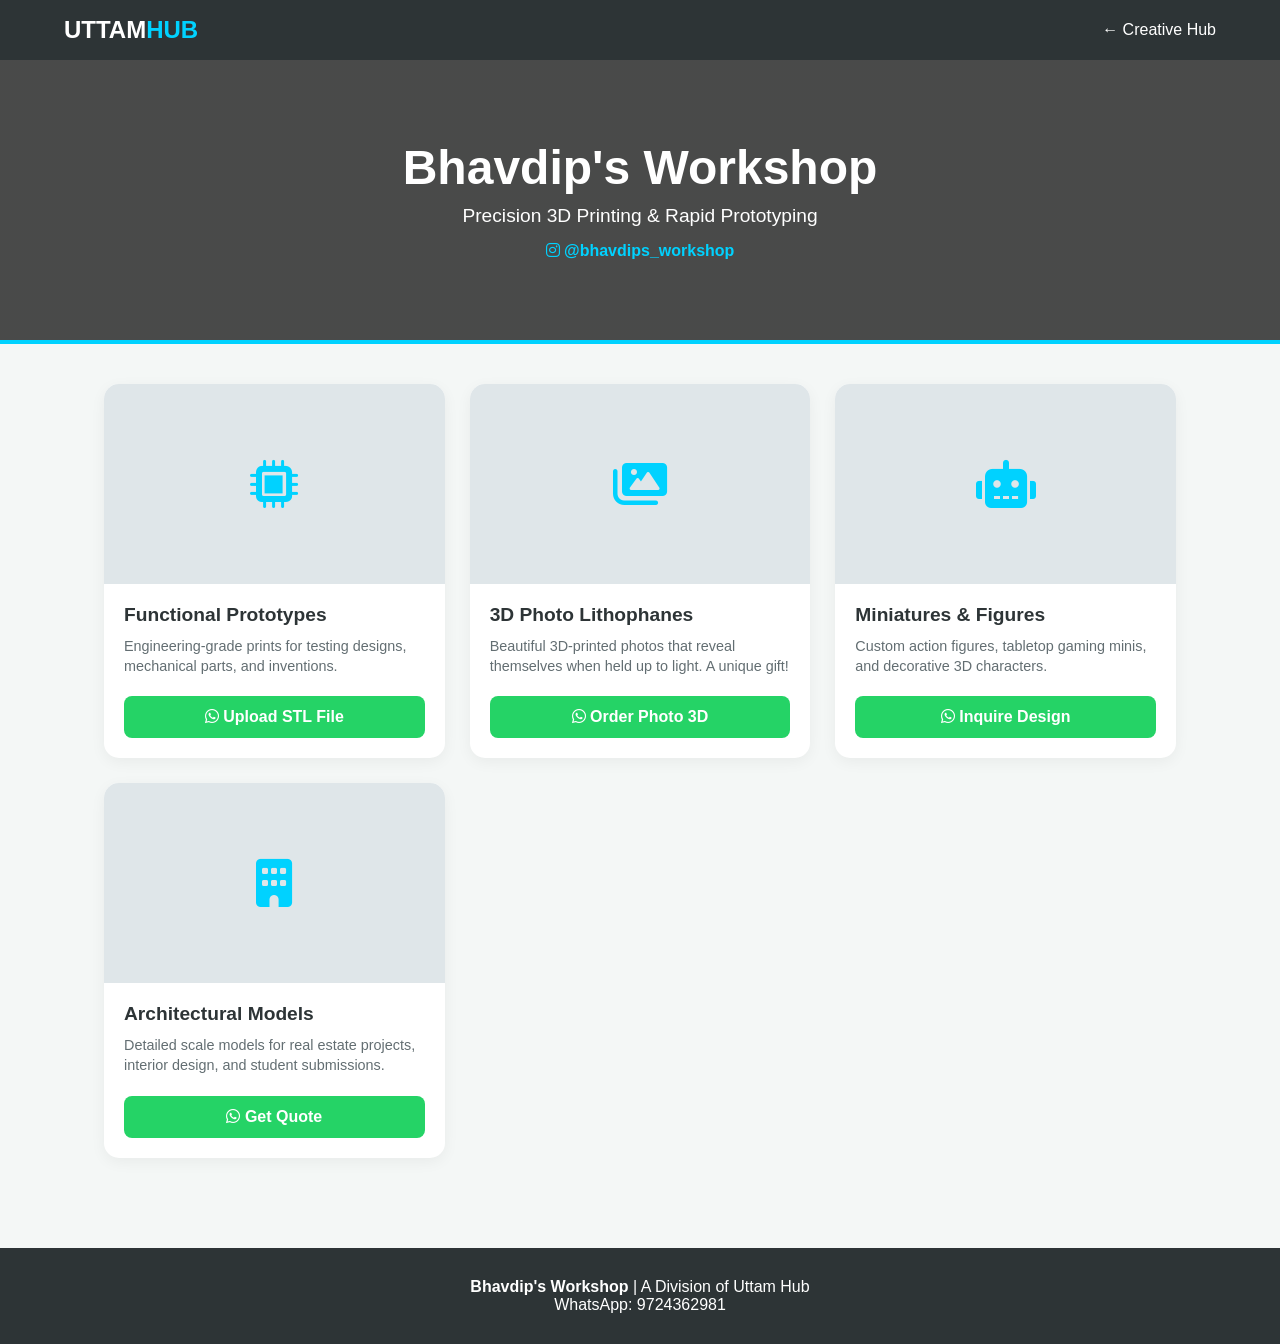
==== 3d-printing.html @ 907ce837 "Add files via upload" ====
<!DOCTYPE html>
<html lang="en">
<head>
    <meta charset="UTF-8">
    <meta name="viewport" content="width=device-width, initial-scale=1.0">
    <title>3D Printing | Bhavdip's Workshop</title>
    <link rel="stylesheet" href="https://cdnjs.cloudflare.com/ajax/libs/font-awesome/6.0.0/css/all.min.css">
    <style>
        :root { --primary: #2d3436; --accent: #00d2ff; --whatsapp: #25D366; --bg: #f4f7f6; }
        * { margin: 0; padding: 0; box-sizing: border-box; }
        body { font-family: 'Segoe UI', sans-serif; background: var(--bg); color: #333; }

        /* Consistent Dark Header */
        header { background: var(--primary); color: white; padding: 1rem 5%; display: flex; justify-content: space-between; align-items: center; position: sticky; top: 0; z-index: 1000; }
        .logo { font-size: 1.5rem; font-weight: bold; color: #fff; text-decoration: none; }
        .logo span { color: var(--accent); }

        /* Brand Banner with Tech Image */
        .brand-banner { 
            background: linear-gradient(rgba(0, 0, 0, 0.7), rgba(0, 0, 0, 0.7)), 
                        url('https://images.unsplash.com/photo-1581092160562-40aa08e78837?auto=format&fit=crop&w=1350&q=80');
            background-size: cover; background-position: center;
            color: white; padding: 80px 5%; text-align: center;
            border-bottom: 4px solid var(--accent);
        }

        .container { padding: 40px 5%; max-width: 1200px; margin: 0 auto; }
        .product-grid { display: grid; grid-template-columns: repeat(auto-fit, minmax(280px, 1fr)); gap: 25px; }

        /* Standardized Card Style */
        .product-card { background: white; border-radius: 15px; overflow: hidden; box-shadow: 0 4px 15px rgba(0,0,0,0.05); transition: 0.3s; display: flex; flex-direction: column; }
        .product-card:hover { transform: translateY(-5px); box-shadow: 0 8px 25px rgba(0,0,0,0.1); }
        
        .product-img { width: 100%; height: 200px; background: #dfe6e9; display: flex; align-items: center; justify-content: center; font-size: 3rem; color: var(--accent); }
        
        .product-info { padding: 20px; flex-grow: 1; display: flex; flex-direction: column; }
        .product-info h4 { color: var(--primary); margin-bottom: 10px; font-size: 1.2rem; }
        .product-info p { font-size: 0.9rem; color: #636e72; margin-bottom: 20px; line-height: 1.4; }

        .buy-btn { 
            display: block; text-align: center; background: var(--whatsapp); color: white; 
            text-decoration: none; padding: 12px; border-radius: 8px; font-weight: bold; margin-top: auto;
        }

        footer { padding: 30px; text-align: center; background: var(--primary); color: white; margin-top: 50px; }
    </style>
</head>
<body>

    <header>
        <a href="index.html" class="logo">UTTAM<span>HUB</span></a>
        <nav><a href="creative-hub.html" style="color: white; text-decoration: none;">← Creative Hub</a></nav>
    </header>

    <div class="brand-banner">
        <h1 style="font-size: 3rem;">Bhavdip's Workshop</h1>
        <p style="font-size: 1.2rem; margin-top: 10px;">Precision 3D Printing & Rapid Prototyping</p>
        <a href="https://instagram.com/bhavdips_workshop" target="_blank" style="color: var(--accent); text-decoration: none; font-weight: bold; display: inline-block; margin-top: 15px;">
            <i class="fab fa-instagram"></i> @bhavdips_workshop
        </a>
    </div>

    <div class="container">
        <div class="product-grid">
            
            <div class="product-card">
                <div class="product-img"><i class="fas fa-microchip"></i></div>
                <div class="product-info">
                    <h4>Functional Prototypes</h4>
                    <p>Engineering-grade prints for testing designs, mechanical parts, and inventions.</p>
                    <a href="https://wa.me/919724362981?text=Hi%20Bhavdip,%20I%20have%20an%20STL%20file%20for%203D%20Printing" class="buy-btn">
                        <i class="fab fa-whatsapp"></i> Upload STL File
                    </a>
                </div>
            </div>

            <div class="product-card">
                <div class="product-img"><i class="fas fa-images"></i></div>
                <div class="product-info">
                    <h4>3D Photo Lithophanes</h4>
                    <p>Beautiful 3D-printed photos that reveal themselves when held up to light. A unique gift!</p>
                    <a href="https://wa.me/919724362981?text=Hi%20Bhavdip,%20I%20want%20to%20order%20a%20Custom%203D%20Lithophane" class="buy-btn">
                        <i class="fab fa-whatsapp"></i> Order Photo 3D
                    </a>
                </div>
            </div>

            <div class="product-card">
                <div class="product-img"><i class="fas fa-robot"></i></div>
                <div class="product-info">
                    <h4>Miniatures & Figures</h4>
                    <p>Custom action figures, tabletop gaming minis, and decorative 3D characters.</p>
                    <a href="https://wa.me/919724362981?text=Hi%20Bhavdip,%20I%20want%20to%20print%20a%203D%20Figure" class="buy-btn">
                        <i class="fab fa-whatsapp"></i> Inquire Design
                    </a>
                </div>
            </div>

            <div class="product-card">
                <div class="product-img"><i class="fas fa-building"></i></div>
                <div class="product-info">
                    <h4>Architectural Models</h4>
                    <p>Detailed scale models for real estate projects, interior design, and student submissions.</p>
                    <a href="https://wa.me/919724362981?text=Hi%20Bhavdip,%20I%20need%20a%20quote%20for%20an%20Architectural%20Model" class="buy-btn">
                        <i class="fab fa-whatsapp"></i> Get Quote
                    </a>
                </div>
            </div>

        </div>
    </div>

    <footer>
        <p><strong>Bhavdip's Workshop</strong> | A Division of Uttam Hub</p>
        <p>WhatsApp: 9724362981</p>
    </footer>

</body>
</html>
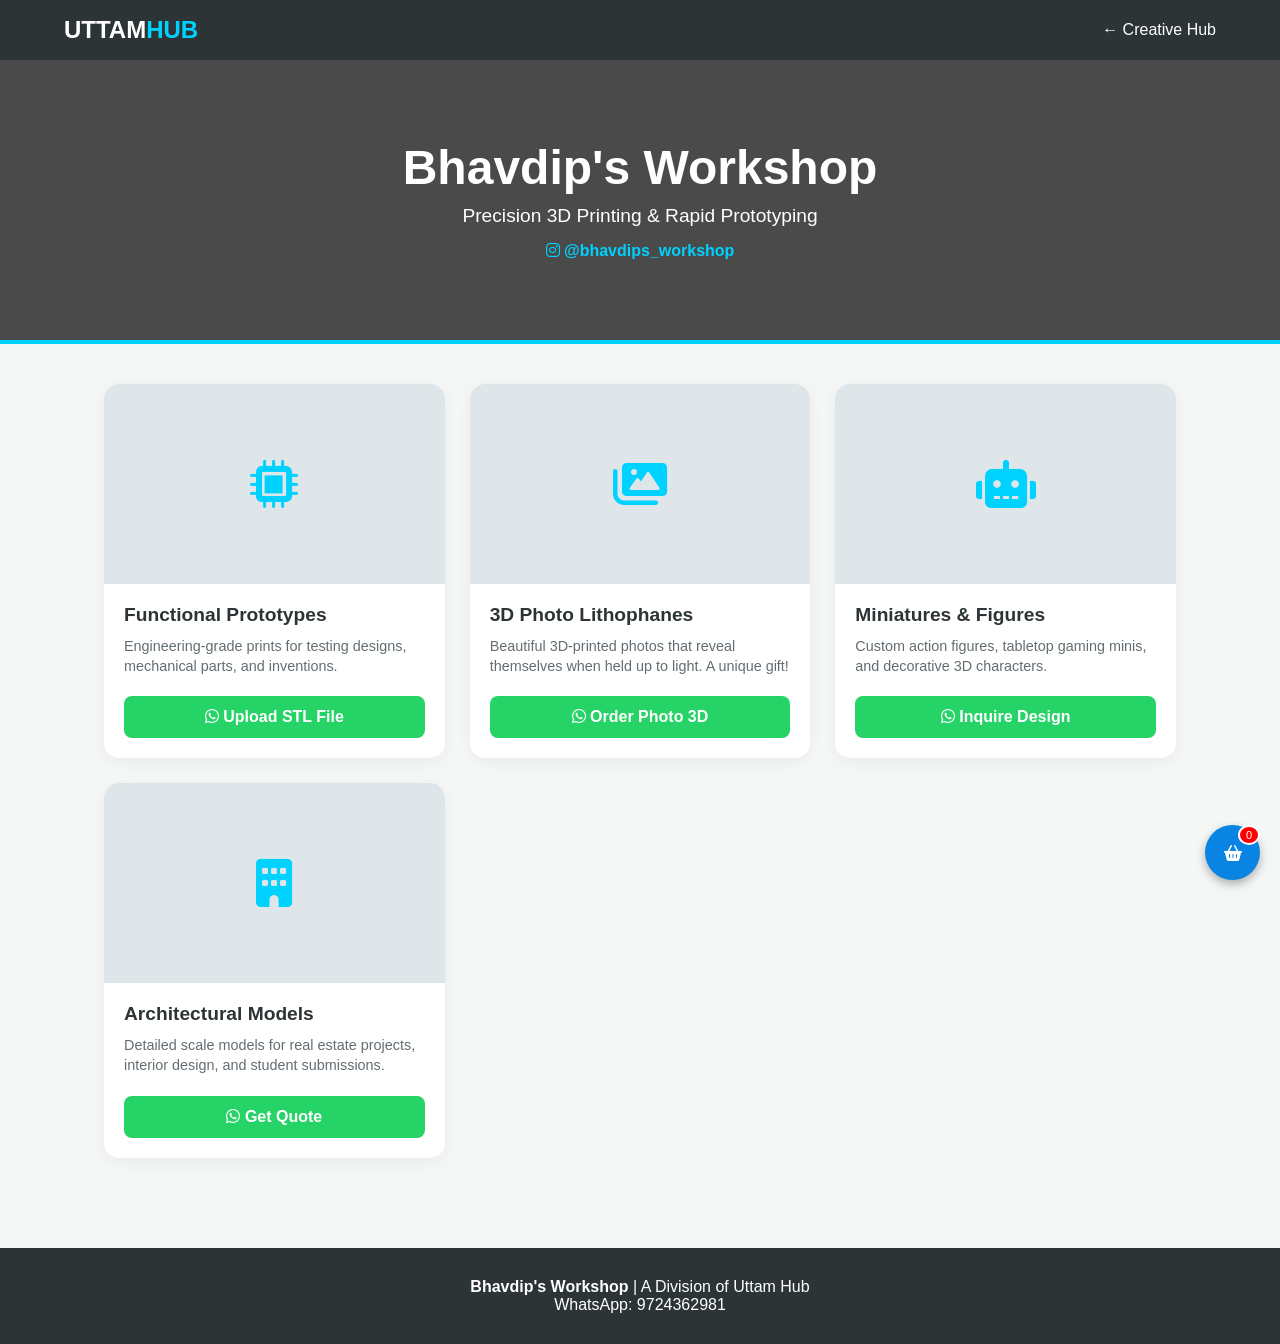
==== commit 21fde7c5: "Update 3d-printing.html" ====
--- a/3d-printing.html
+++ b/3d-printing.html
@@ -114,6 +114,7 @@
         <p><strong>Bhavdip's Workshop</strong> | A Division of Uttam Hub</p>
         <p>WhatsApp: 9724362981</p>
     </footer>
+    <script src="cart.js"></script>
+</body>
 
-</body>
-</html>+</html>
